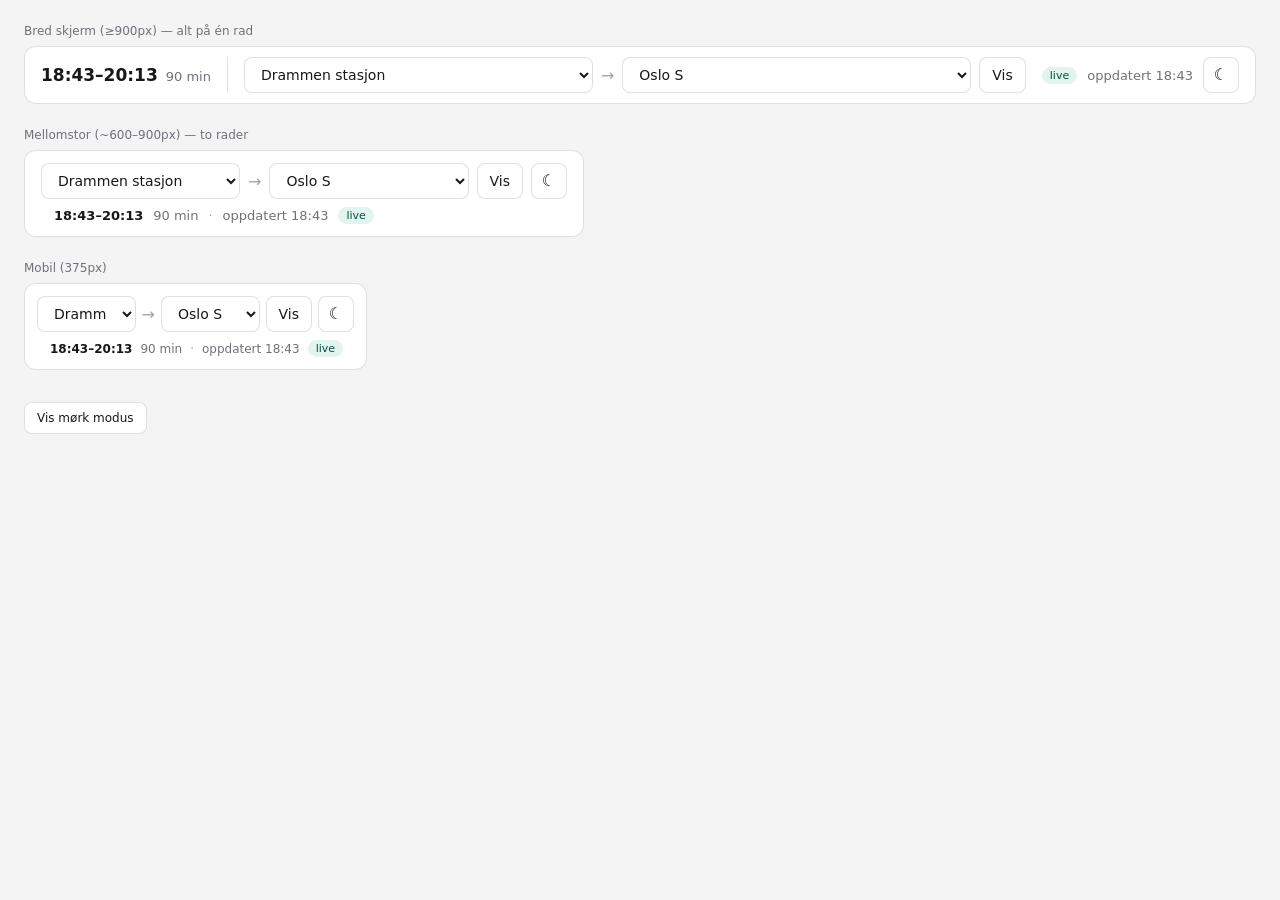
==== togpuls/design/header-mockup.html @ 6d0a3a7f "feat: vanilla JS dashboard with route picker, ±90 min timeline, and responsive header Zero-build fro" ====
<!doctype html>
<html lang="no">
<head>
<meta charset="utf-8" />
<meta name="viewport" content="width=device-width,initial-scale=1" />
<title>togpuls — header-design (mockup)</title>
<style>
  :root {
    --bg: #f4f4f5;
    --surface: #ffffff;
    --border: rgba(0, 0, 0, 0.12);
    --text: #18181b;
    --text-muted: #71717a;
    --text-faint: #a1a1aa;
    --success-bg: #e1f5ee;
    --success-text: #085041;
    --radius: 12px;
    --ctrl-h: 36px;
  }
  [data-theme="dark"] {
    --bg: #18181b;
    --surface: #232327;
    --border: rgba(255, 255, 255, 0.14);
    --text: #f4f4f5;
    --text-muted: #a1a1aa;
    --text-faint: #71717a;
    --success-bg: #085041;
    --success-text: #9fe1cb;
  }
  body {
    margin: 0; padding: 24px;
    background: var(--bg); color: var(--text);
    font-family: system-ui, sans-serif;
  }
  .label { font-size: 12px; color: var(--text-muted); margin: 24px 0 8px; }
  .label:first-child { margin-top: 0; }

  select, button {
    height: var(--ctrl-h);
    box-sizing: border-box;
    font: inherit; font-size: 14px;
    color: var(--text);
    background: var(--surface);
    border: 1px solid var(--border);
    border-radius: 8px;
    padding: 0 12px;
  }
  button { cursor: pointer; }
  button:hover { border-color: var(--text-faint); }
  .icon-btn {
    width: var(--ctrl-h); padding: 0;
    display: flex; align-items: center; justify-content: center;
    font-size: 16px; line-height: 1;
  }

  .hdr {
    background: var(--surface);
    border: 1px solid var(--border);
    border-radius: var(--radius);
    padding: 12px 16px;
  }
  .route { display: flex; align-items: center; gap: 8px; flex: 1; min-width: 0; }
  .route select { flex: 1; min-width: 0; }
  .route-arrow { color: var(--text-faint); user-select: none; }
  .meta {
    display: flex; align-items: center; flex-wrap: wrap;
    gap: 10px;
    font-size: 13px; color: var(--text-muted);
  }
  .meta .win { font-weight: 600; color: var(--text); }
  .meta .dot { color: var(--text-faint); }
  .badge {
    background: var(--success-bg); color: var(--success-text);
    font-size: 11px; padding: 2px 8px; border-radius: 999px;
  }

  .hdr-wide { display: flex; align-items: center; gap: 16px; padding: 10px 16px; }
  .hdr-wide .win-block { display: flex; align-items: baseline; gap: 8px; flex-shrink: 0; }
  .hdr-wide .win-block .win { font-size: 17px; font-weight: 600; }
  .hdr-wide .win-block .dur { font-size: 13px; color: var(--text-muted); }
  .hdr-wide .sep { width: 1px; align-self: stretch; background: var(--border); }
  .hdr-wide .right {
    display: flex; align-items: center; gap: 10px; flex-shrink: 0;
    font-size: 13px; color: var(--text-muted);
  }

  .hdr-stacked .meta { margin-top: 8px; padding-left: 13px; }

  .frame-mid { width: 560px; max-width: 100%; }
  .frame-mobile { width: 343px; max-width: 100%; }
  .frame-mobile .hdr { padding: 12px; }
  .frame-mobile .route { gap: 6px; }
  .frame-mobile .meta { font-size: 12px; gap: 8px; }
</style>
</head>
<body>

<div class="label">Bred skjerm (≥900px) — alt på én rad</div>
<header class="hdr hdr-wide">
  <div class="win-block">
    <span class="win">18:43–20:13</span>
    <span class="dur">90 min</span>
  </div>
  <div class="sep"></div>
  <div class="route">
    <select aria-label="Fra"><option>Drammen stasjon</option></select>
    <span class="route-arrow" aria-hidden="true">→</span>
    <select aria-label="Til"><option>Oslo S</option></select>
    <button type="button">Vis</button>
  </div>
  <div class="right">
    <span class="badge">live</span>
    <span>oppdatert 18:43</span>
    <button type="button" class="icon-btn" aria-label="Bytt tema">☾</button>
  </div>
</header>

<div class="label">Mellomstor (~600–900px) — to rader</div>
<div class="frame-mid">
  <header class="hdr hdr-stacked">
    <div class="route">
      <select aria-label="Fra"><option>Drammen stasjon</option></select>
      <span class="route-arrow" aria-hidden="true">→</span>
      <select aria-label="Til"><option>Oslo S</option></select>
      <button type="button">Vis</button>
      <button type="button" class="icon-btn" aria-label="Bytt tema">☾</button>
    </div>
    <div class="meta">
      <span class="win">18:43–20:13</span>
      <span>90 min</span>
      <span class="dot">·</span>
      <span>oppdatert 18:43</span>
      <span class="badge">live</span>
    </div>
  </header>
</div>

<div class="label">Mobil (375px)</div>
<div class="frame-mobile">
  <header class="hdr hdr-stacked">
    <div class="route">
      <select aria-label="Fra"><option>Drammen st.</option></select>
      <span class="route-arrow" aria-hidden="true">→</span>
      <select aria-label="Til"><option>Oslo S</option></select>
      <button type="button">Vis</button>
      <button type="button" class="icon-btn" aria-label="Bytt tema">☾</button>
    </div>
    <div class="meta">
      <span class="win">18:43–20:13</span>
      <span>90 min</span>
      <span class="dot">·</span>
      <span>oppdatert 18:43</span>
      <span class="badge">live</span>
    </div>
  </header>
</div>

<div class="label" style="margin-top: 32px;">
  <button type="button" onclick="document.documentElement.toggleAttribute('data-theme') ? document.documentElement.setAttribute('data-theme','dark') : null; this.textContent = document.documentElement.hasAttribute('data-theme') ? 'Vis lys modus' : 'Vis mørk modus';"
    style="height: 32px; font-size: 12px;">Vis mørk modus</button>
</div>

</body>
</html>
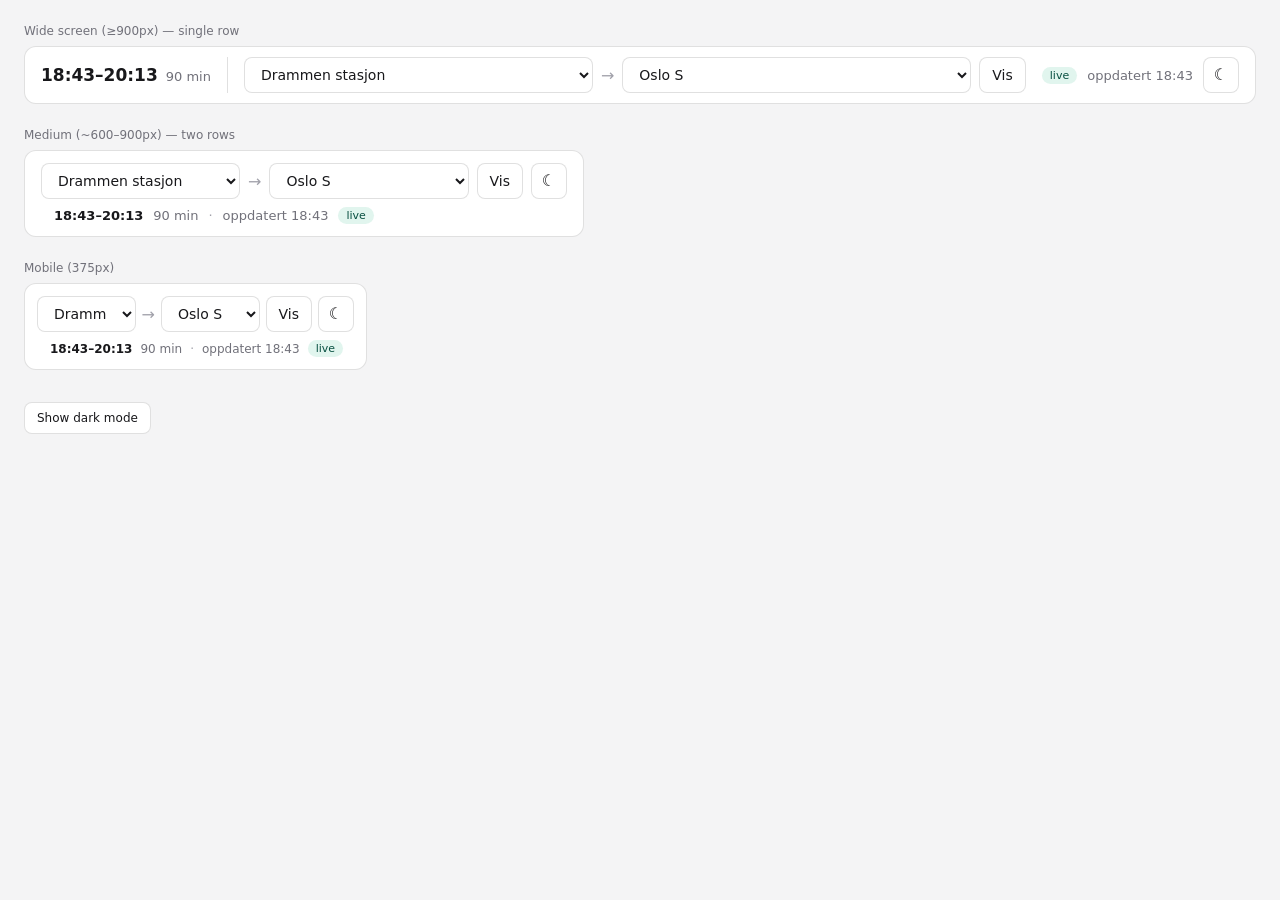
==== commit fc96d2a2: "docs: english docs, single requirements.txt, pin repo in app spec" ====
--- a/togpuls/design/header-mockup.html
+++ b/togpuls/design/header-mockup.html
@@ -3,7 +3,7 @@
 <head>
 <meta charset="utf-8" />
 <meta name="viewport" content="width=device-width,initial-scale=1" />
-<title>togpuls — header-design (mockup)</title>
+<title>togpuls — header design (mockup)</title>
 <style>
   :root {
     --bg: #f4f4f5;
@@ -95,7 +95,7 @@
 </head>
 <body>
 
-<div class="label">Bred skjerm (≥900px) — alt på én rad</div>
+<div class="label">Wide screen (≥900px) — single row</div>
 <header class="hdr hdr-wide">
   <div class="win-block">
     <span class="win">18:43–20:13</span>
@@ -103,27 +103,27 @@
   </div>
   <div class="sep"></div>
   <div class="route">
-    <select aria-label="Fra"><option>Drammen stasjon</option></select>
+    <select aria-label="From"><option>Drammen stasjon</option></select>
     <span class="route-arrow" aria-hidden="true">→</span>
-    <select aria-label="Til"><option>Oslo S</option></select>
+    <select aria-label="To"><option>Oslo S</option></select>
     <button type="button">Vis</button>
   </div>
   <div class="right">
     <span class="badge">live</span>
     <span>oppdatert 18:43</span>
-    <button type="button" class="icon-btn" aria-label="Bytt tema">☾</button>
+    <button type="button" class="icon-btn" aria-label="Toggle theme">☾</button>
   </div>
 </header>
 
-<div class="label">Mellomstor (~600–900px) — to rader</div>
+<div class="label">Medium (~600–900px) — two rows</div>
 <div class="frame-mid">
   <header class="hdr hdr-stacked">
     <div class="route">
-      <select aria-label="Fra"><option>Drammen stasjon</option></select>
+      <select aria-label="From"><option>Drammen stasjon</option></select>
       <span class="route-arrow" aria-hidden="true">→</span>
-      <select aria-label="Til"><option>Oslo S</option></select>
+      <select aria-label="To"><option>Oslo S</option></select>
       <button type="button">Vis</button>
-      <button type="button" class="icon-btn" aria-label="Bytt tema">☾</button>
+      <button type="button" class="icon-btn" aria-label="Toggle theme">☾</button>
     </div>
     <div class="meta">
       <span class="win">18:43–20:13</span>
@@ -135,15 +135,15 @@
   </header>
 </div>
 
-<div class="label">Mobil (375px)</div>
+<div class="label">Mobile (375px)</div>
 <div class="frame-mobile">
   <header class="hdr hdr-stacked">
     <div class="route">
-      <select aria-label="Fra"><option>Drammen st.</option></select>
+      <select aria-label="From"><option>Drammen st.</option></select>
       <span class="route-arrow" aria-hidden="true">→</span>
-      <select aria-label="Til"><option>Oslo S</option></select>
+      <select aria-label="To"><option>Oslo S</option></select>
       <button type="button">Vis</button>
-      <button type="button" class="icon-btn" aria-label="Bytt tema">☾</button>
+      <button type="button" class="icon-btn" aria-label="Toggle theme">☾</button>
     </div>
     <div class="meta">
       <span class="win">18:43–20:13</span>
@@ -156,8 +156,8 @@
 </div>
 
 <div class="label" style="margin-top: 32px;">
-  <button type="button" onclick="document.documentElement.toggleAttribute('data-theme') ? document.documentElement.setAttribute('data-theme','dark') : null; this.textContent = document.documentElement.hasAttribute('data-theme') ? 'Vis lys modus' : 'Vis mørk modus';"
-    style="height: 32px; font-size: 12px;">Vis mørk modus</button>
+  <button type="button" onclick="document.documentElement.toggleAttribute('data-theme') ? document.documentElement.setAttribute('data-theme','dark') : null; this.textContent = document.documentElement.hasAttribute('data-theme') ? 'Show light mode' : 'Show dark mode';"
+    style="height: 32px; font-size: 12px;">Show dark mode</button>
 </div>
 
 </body>
